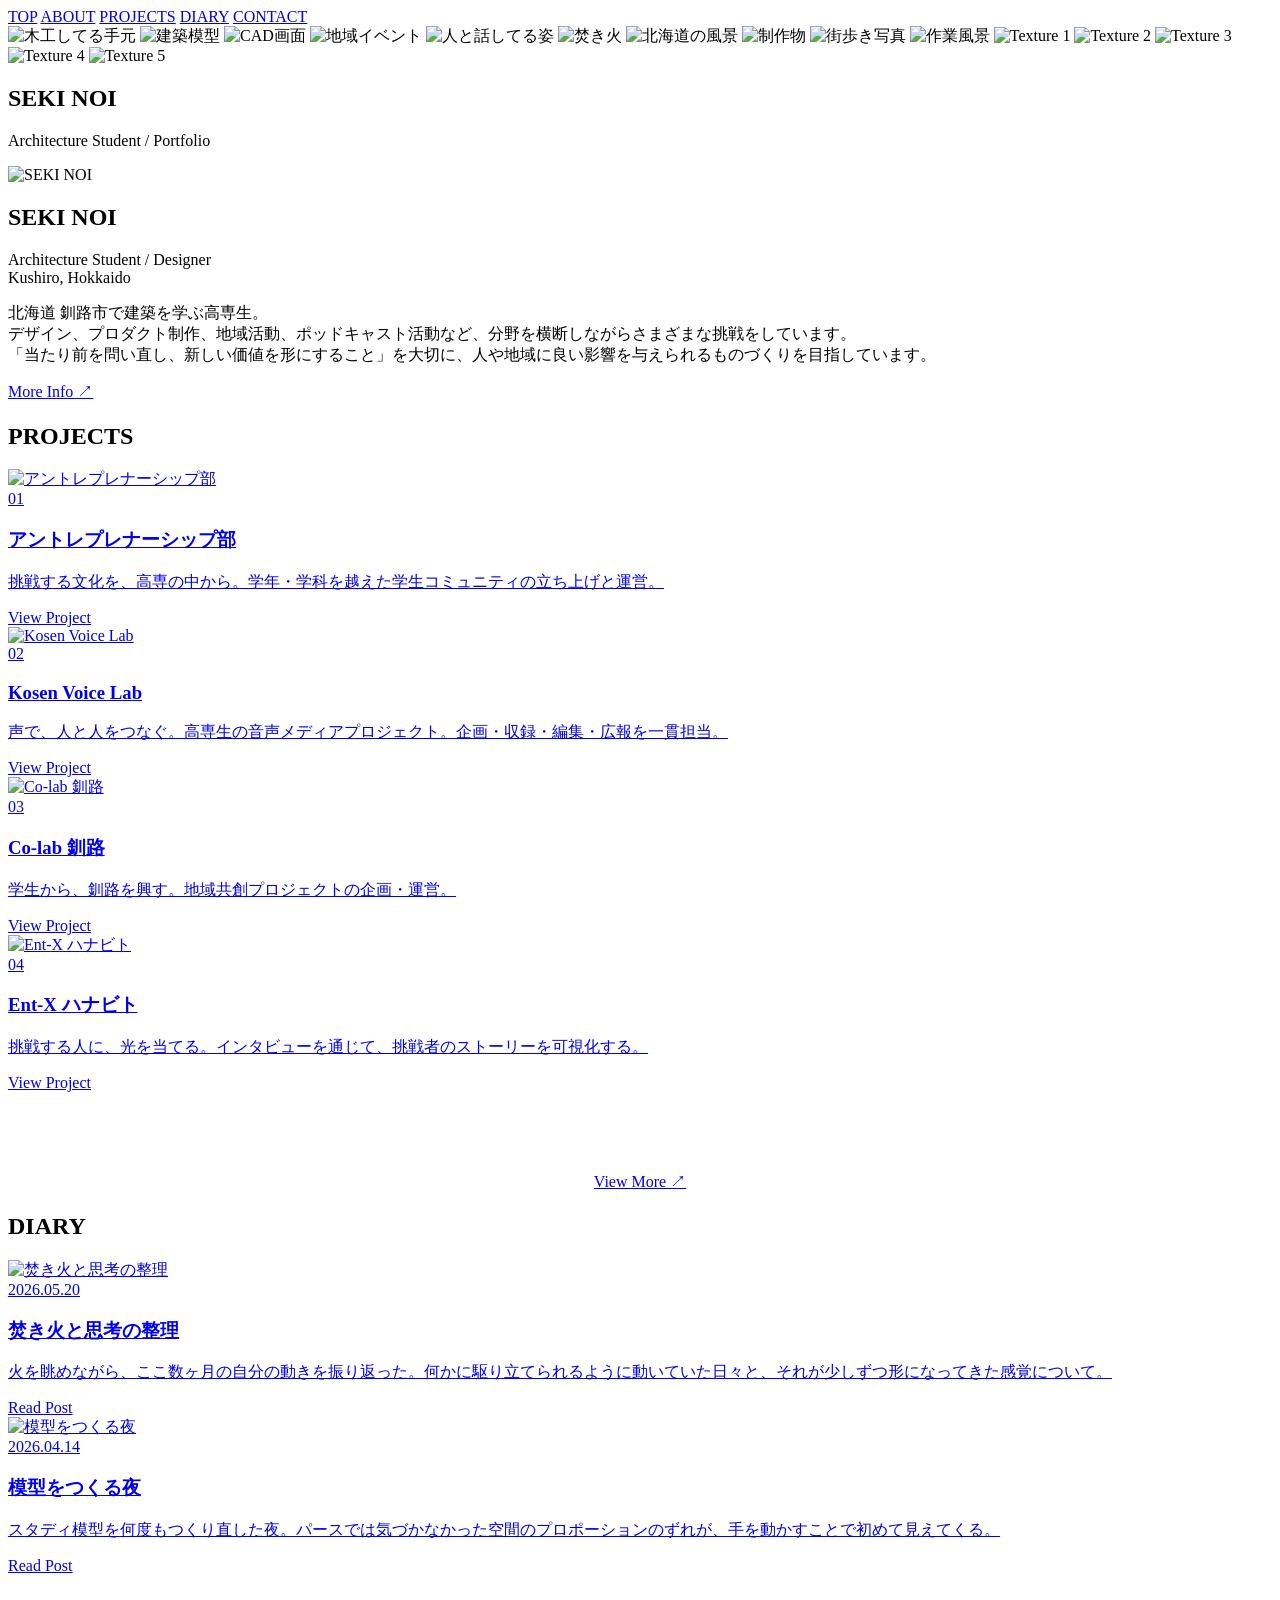
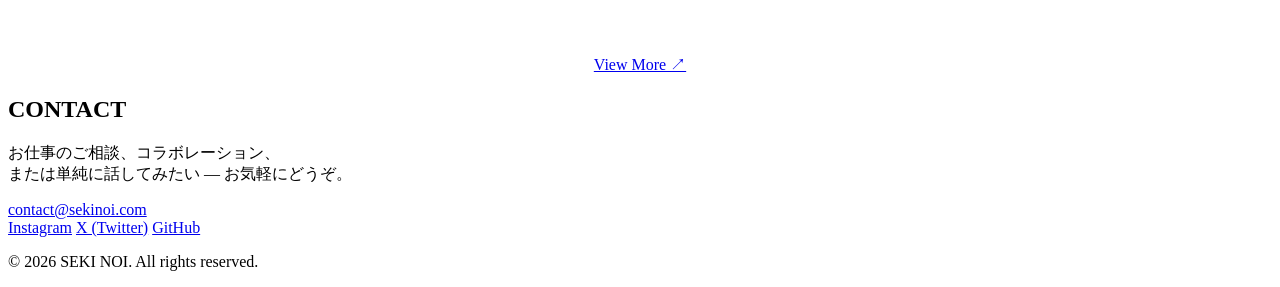
==== index.html @ b6aa8e7b "Add files via upload" ====
<!DOCTYPE html>
<html lang="ja">

<head>
  <meta charset="UTF-8">
  <meta name="viewport" content="width=device-width, initial-scale=1.0">
  <title>SEKI NOI | Architecture Student Portfolio</title>
  <link rel="stylesheet" href="style.css">
  <link rel="preconnect" href="https://fonts.googleapis.com">
  <link rel="preconnect" href="https://fonts.gstatic.com" crossorigin="">
  <link href="https://fonts.googleapis.com/css2?family=Noto+Sans+JP:wght@300;400;500;700&display=swap" rel="stylesheet">
</head>

<body>
  <!-- ── Navigation ── -->
  <nav class="navigation">
    <a href="#hero" class="nav-current">TOP</a>
    <a href="about.html">ABOUT</a>
    <a href="projects/projects.html">PROJECTS</a>
    <a href="diary/diary.html">DIARY</a>
    <a href="#contact">CONTACT</a>
  </nav>

  <!-- ── Hero Section ── -->
  <section id="hero" class="hero fade-in-section is-visible">
    <div class="hero-collage">
      <img src="https://picsum.photos/seed/h1/400/300?grayscale" alt="木工してる手元" class="hero-img">
      <img src="https://picsum.photos/seed/h2/400/400?grayscale" alt="建築模型" class="hero-img">
      <img src="https://picsum.photos/seed/h3/500/300?grayscale" alt="CAD画面" class="hero-img">
      <img src="https://picsum.photos/seed/h4/300/400?grayscale" alt="地域イベント" class="hero-img">
      <img src="https://picsum.photos/seed/h5/400/500?grayscale" alt="人と話してる姿" class="hero-img">
      <img src="https://picsum.photos/seed/h6/300/300?grayscale" alt="焚き火" class="hero-img">
      <img src="https://picsum.photos/seed/h7/600/400?grayscale" alt="北海道の風景" class="hero-img">
      <img src="https://picsum.photos/seed/h8/400/300?grayscale" alt="制作物" class="hero-img">
      <img src="https://picsum.photos/seed/h9/300/500?grayscale" alt="街歩き写真" class="hero-img">
      <img src="https://picsum.photos/seed/h10/500/500?grayscale" alt="作業風景" class="hero-img">
      <img src="https://picsum.photos/seed/h11/400/400?grayscale" alt="Texture 1" class="hero-img">
      <img src="https://picsum.photos/seed/h12/500/300?grayscale" alt="Texture 2" class="hero-img">
      <img src="https://picsum.photos/seed/h13/300/400?grayscale" alt="Texture 3" class="hero-img">
      <img src="https://picsum.photos/seed/h14/400/500?grayscale" alt="Texture 4" class="hero-img">
      <img src="https://picsum.photos/seed/h15/300/300?grayscale" alt="Texture 5" class="hero-img">
    </div>
    <div class="hero-overlay"></div>
    <div class="hero-content">
      <h1>SEKI NOI</h1>
      <p>Architecture Student / Portfolio</p>
    </div>
  </section>

  <!-- ── About Section ── -->
  <section id="profile" class="about-section fade-in-section is-visible">
    <div class="container">
      <div class="about-grid">
        <div class="about-photo-wrap fade-item is-visible">
          <div class="about-photo">
            <img src="https://picsum.photos/seed/noi-profile/600/800?grayscale" alt="SEKI NOI">
            <div class="about-photo-accent"></div>
          </div>
        </div>
        <div class="about-text">
          <h2 class="fade-item is-visible delay-1">SEKI NOI</h2>
          <p class="about-subtitle fade-item is-visible delay-2">Architecture Student / Designer<br>Kushiro, Hokkaido
          </p>
          <p class="about-bio fade-item is-visible delay-2">
            北海道 釧路市で建築を学ぶ高専生。<br>
            デザイン、プロダクト制作、地域活動、ポッドキャスト活動など、分野を横断しながらさまざまな挑戦をしています。<br>
            「当たり前を問い直し、新しい価値を形にすること」を大切に、人や地域に良い影響を与えられるものづくりを目指しています。
          </p>
          <a href="about.html" class="btn-link fade-item is-visible delay-3">More Info ↗</a>
        </div>
      </div>
    </div>
  </section>

  <!-- ── Projects Section ── -->
  <section id="projects" class="projects-section fade-in-section is-visible">
    <div class="container">
      <h2>PROJECTS</h2>
      <div class="project-grid">

        <!-- Project 1 -->
        <a href="projects/project-01.html" class="project-card">
          <div class="image-wrapper">
            <img src="https://picsum.photos/seed/p01/800/600?grayscale" alt="アントレプレナーシップ部">
          </div>
          <div class="project-info">
            <span class="project-number">01</span>
            <h3>アントレプレナーシップ部</h3>
            <p>挑戦する文化を、高専の中から。学年・学科を越えた学生コミュニティの立ち上げと運営。</p>
            <span class="project-view-link">View Project</span>
          </div>
        </a>

        <!-- Project 2 -->
        <a href="projects/project-02.html" class="project-card">
          <div class="image-wrapper">
            <img src="https://picsum.photos/seed/kvl01/800/600?grayscale" alt="Kosen Voice Lab">
          </div>
          <div class="project-info">
            <span class="project-number">02</span>
            <h3>Kosen Voice Lab</h3>
            <p>声で、人と人をつなぐ。高専生の音声メディアプロジェクト。企画・収録・編集・広報を一貫担当。</p>
            <span class="project-view-link">View Project</span>
          </div>
        </a>

        <!-- Project 3 -->
        <a href="projects/project-03.html" class="project-card">
          <div class="image-wrapper">
            <img src="https://picsum.photos/seed/colab01/800/600?grayscale" alt="Co-lab 釧路">
          </div>
          <div class="project-info">
            <span class="project-number">03</span>
            <h3>Co-lab 釧路</h3>
            <p>学生から、釧路を興す。地域共創プロジェクトの企画・運営。</p>
            <span class="project-view-link">View Project</span>
          </div>
        </a>

        <!-- Project 4 -->
        <a href="projects/project-04.html" class="project-card">
          <div class="image-wrapper">
            <img src="https://picsum.photos/seed/hanabito01/800/600?grayscale" alt="Ent-X ハナビト">
          </div>
          <div class="project-info">
            <span class="project-number">04</span>
            <h3>Ent-X ハナビト</h3>
            <p>挑戦する人に、光を当てる。インタビューを通じて、挑戦者のストーリーを可視化する。</p>
            <span class="project-view-link">View Project</span>
          </div>
        </a>

      </div>
      <div style="text-align: center; margin-top: 80px;">
        <a href="projects/projects.html" class="btn-link" style="font-size: 1rem;">View More ↗</a>
      </div>
    </div>
  </section>

  <!-- ── Diary Section ── -->
  <section id="diary" class="diary-section fade-in-section is-visible">
    <div class="container">
      <h2>DIARY</h2>
      <div class="project-grid">

        <!-- Diary 1 -->
        <a href="diary/diary-01.html" class="project-card">
          <div class="image-wrapper">
            <img src="https://picsum.photos/seed/d01/800/600?grayscale" alt="焚き火と思考の整理">
          </div>
          <div class="project-info">
            <span class="project-number">2026.05.20</span>
            <h3>焚き火と思考の整理</h3>
            <p>火を眺めながら、ここ数ヶ月の自分の動きを振り返った。何かに駆り立てられるように動いていた日々と、それが少しずつ形になってきた感覚について。</p>
            <span class="project-view-link">Read Post</span>
          </div>
        </a>

        <!-- Diary 2 -->
        <a href="diary/diary-02.html" class="project-card">
          <div class="image-wrapper">
            <img src="https://picsum.photos/seed/d02/800/600?grayscale" alt="模型をつくる夜">
          </div>
          <div class="project-info">
            <span class="project-number">2026.04.14</span>
            <h3>模型をつくる夜</h3>
            <p>スタディ模型を何度もつくり直した夜。パースでは気づかなかった空間のプロポーションのずれが、手を動かすことで初めて見えてくる。</p>
            <span class="project-view-link">Read Post</span>
          </div>
        </a>

      </div>
      <div style="text-align: center; margin-top: 80px;">
        <a href="diary/diary.html" class="btn-link" style="font-size: 1rem;">View More ↗</a>
      </div>
    </div>
  </section>

  <!-- ── Contact Section ── -->
  <section id="contact" class="contact-section fade-in-section is-visible">
    <div class="container">
      <div class="contact-inner">
        <h2>CONTACT</h2>
        <p class="contact-desc">
          お仕事のご相談、コラボレーション、<br>
          または単純に話してみたい — お気軽にどうぞ。
        </p>
        <a href="mailto:contact@sekinoi.com" class="contact-email">contact@sekinoi.com</a>
        <div class="contact-sns">
          <a href="#">Instagram</a>
          <a href="#">X (Twitter)</a>
          <a href="#">GitHub</a>
        </div>
      </div>
    </div>
  </section>

  <!-- ── Footer ── -->
  <footer>
    <p>© 2026 SEKI NOI. All rights reserved.</p>
  </footer>

  <script>
    document.addEventListener("DOMContentLoaded", function () {
      // Mix-blend navigation links handler
      const navLinks = document.querySelectorAll(".navigation a");
      window.addEventListener("scroll", () => {
        let fromTop = window.scrollY + 60;
        navLinks.forEach(link => {
          let section = document.querySelector(link.hash);
          if (section) {
            if (section.offsetTop <= fromTop && section.offsetTop + section.offsetHeight > fromTop) {
              link.classList.add("nav-current");
            } else {
              link.classList.remove("nav-current");
            }
          }
        });
      });
    });
  </script>
</body>

</html>
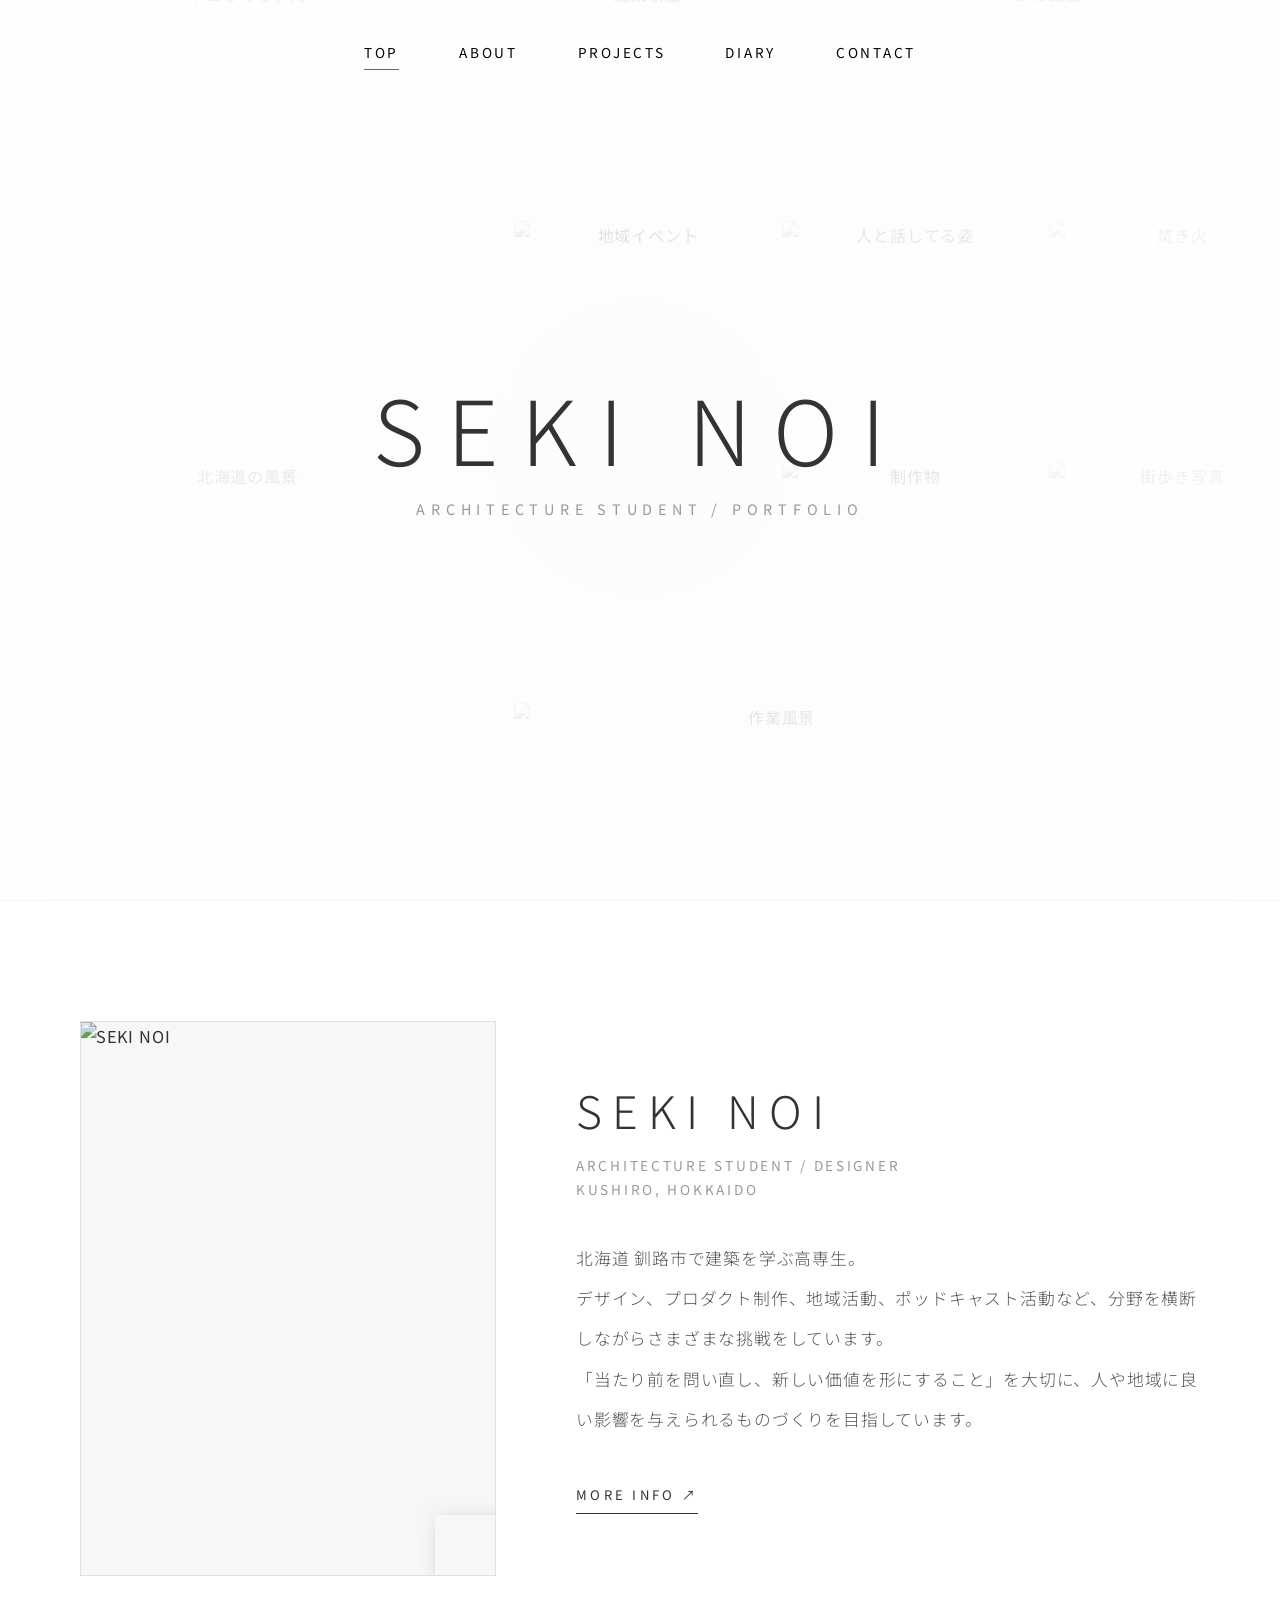
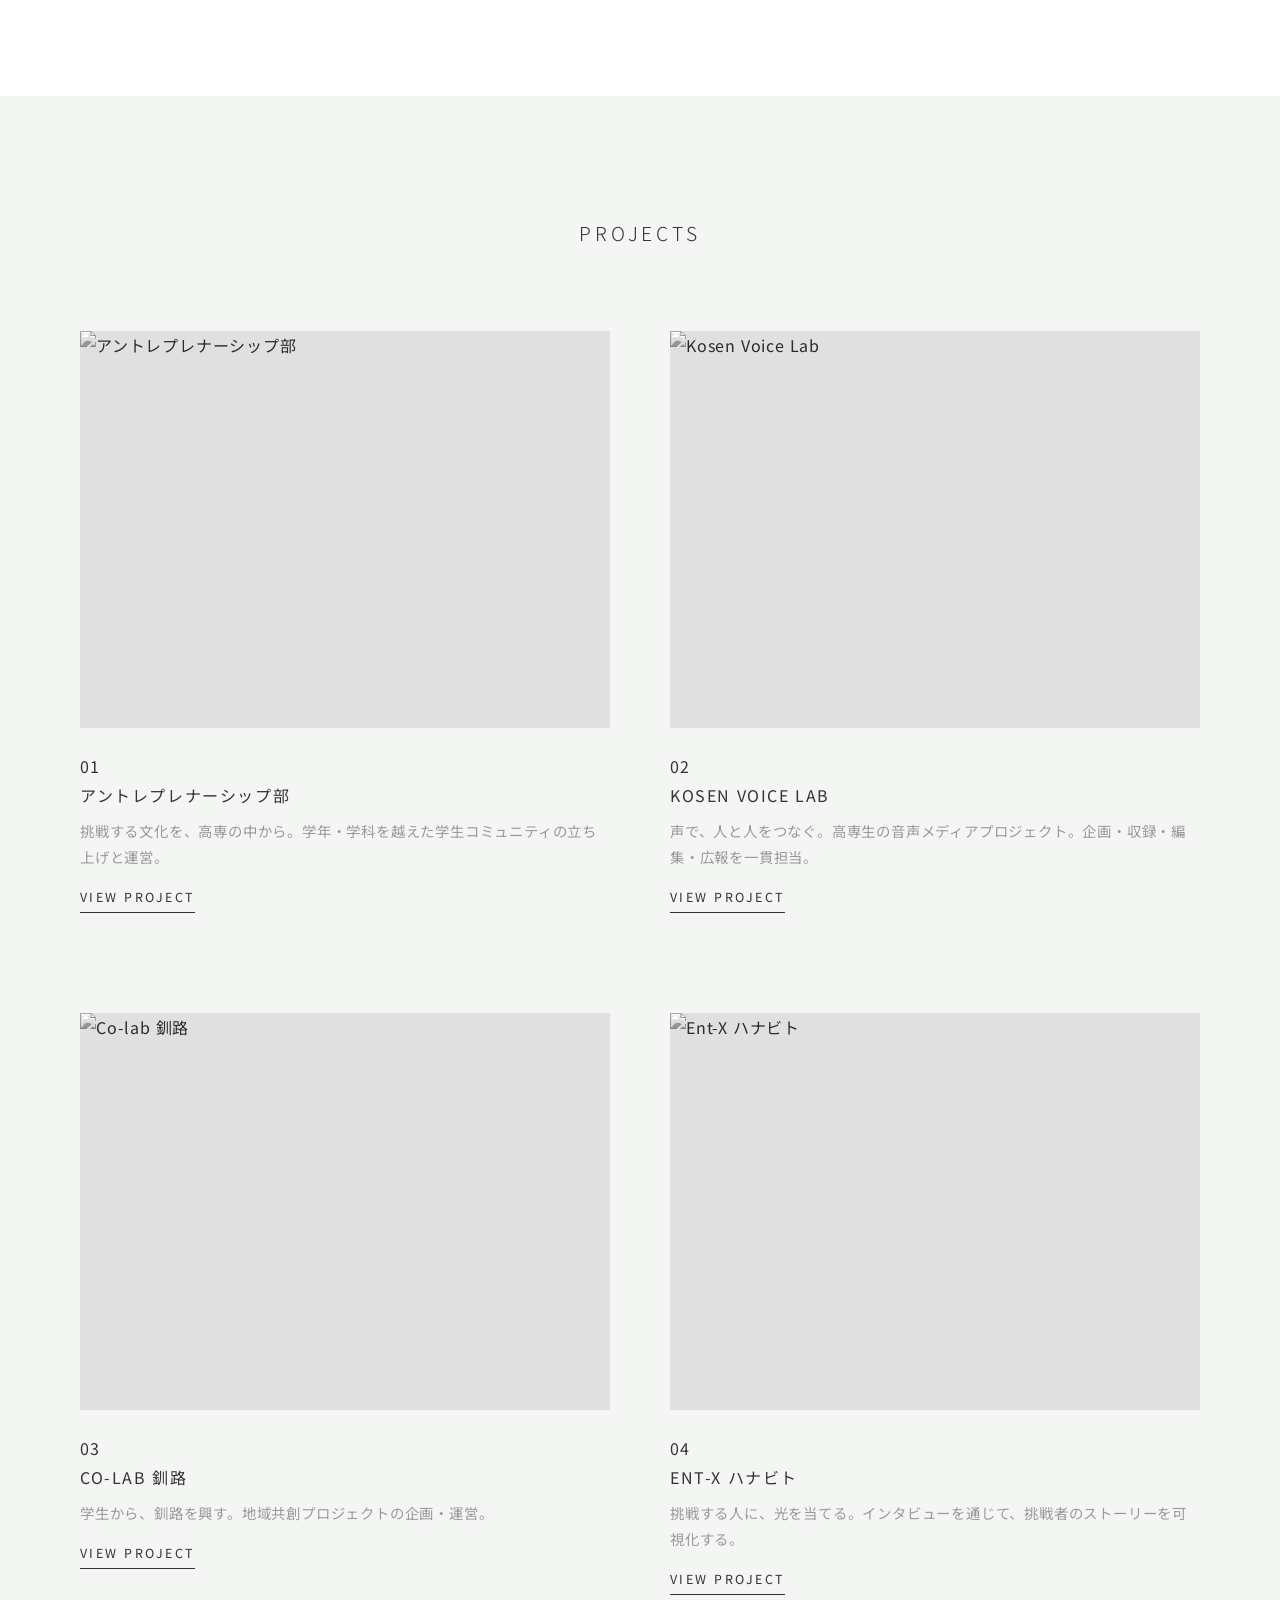
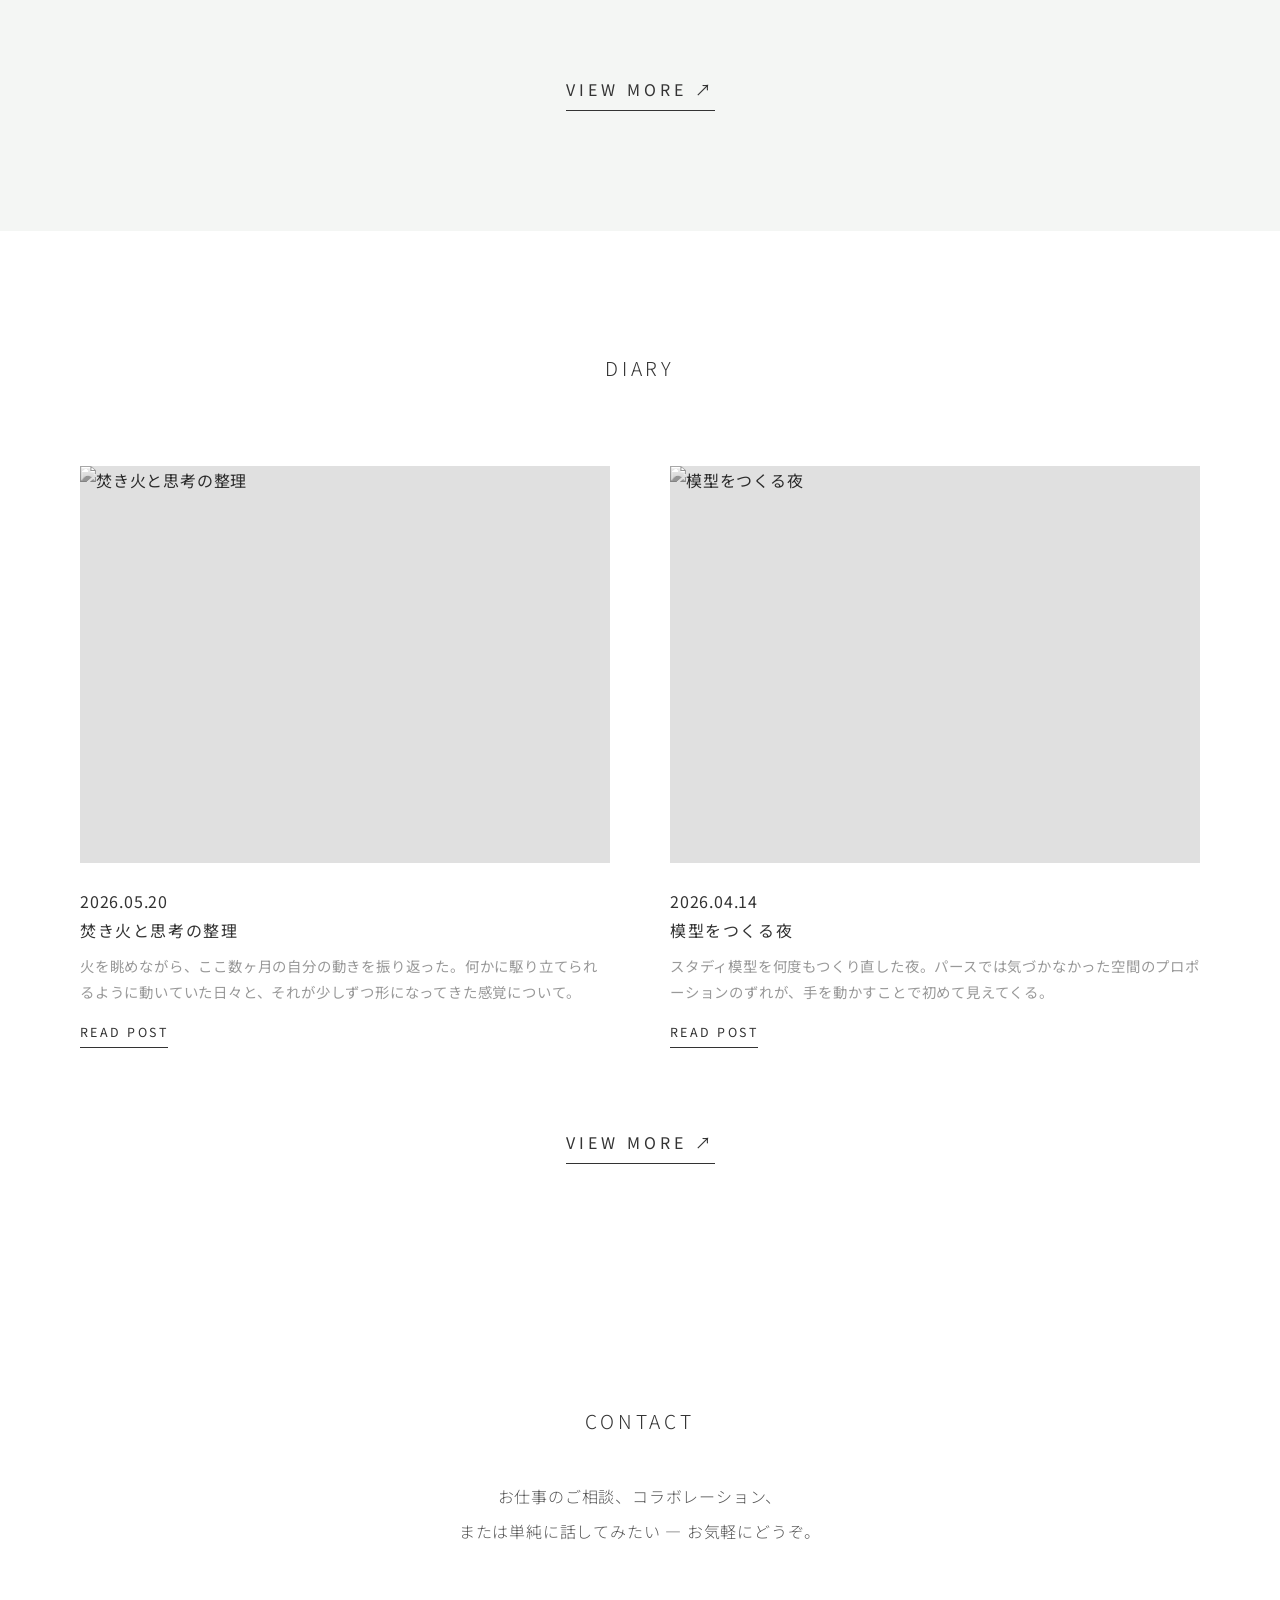
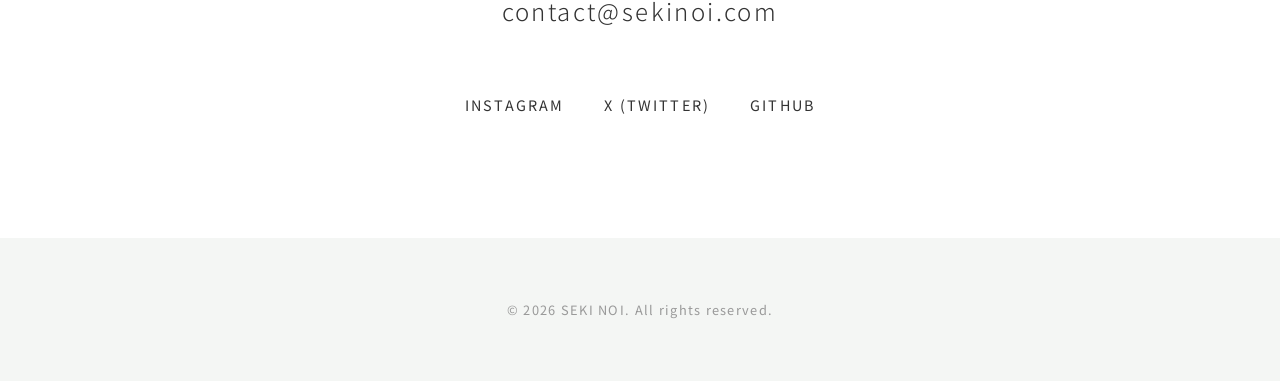
==== commit 67658a0f: "Add files via upload" ====
--- a/index.html
+++ b/index.html
@@ -185,7 +185,7 @@
           お仕事のご相談、コラボレーション、<br>
           または単純に話してみたい — お気軽にどうぞ。
         </p>
-        <a href="mailto:contact@sekinoi.com" class="contact-email">contact@sekinoi.com</a>
+        <a href="mailto:seki.noi08@gmail.com" class="contact-email fade-in delay-2">contact@sekinoi.com</a>
         <div class="contact-sns">
           <a href="#">Instagram</a>
           <a href="#">X (Twitter)</a>
--- a/style.css
+++ b/style.css
@@ -0,0 +1,1293 @@
+/* ===== Google Fonts ===== */
+@import url('https://fonts.googleapis.com/css2?family=Noto+Sans+JP:wght@300;400;500;700&display=swap');
+
+/* ===== Base Reset & Variables ===== */
+:root {
+    --bg-color: #FFFFFF;
+    --text-color: #333333;
+    --accent-gray: #f4f6f4; /* Concrete-like very light gray */
+    --light-gray: #999999;
+    --accent-cyan: #416148; /* Accent Forest Green */
+    --accent-cyan-glow: rgba(65, 97, 72, 0.25);
+    
+    /* Variables from original style.css to keep compability with layout */
+    --white:      #FAFAF8;
+    --off-white:  #F4F6F4;
+    --paper:      #EDEEE9;
+    --text-dark:  #1A2E1C;
+    --text-mid:   #4A6650;
+    --text-light: #7A9480;
+    --text-muted: #AABCAF;
+    --bg-main:    #FAFAF8;
+    --bg-alt:     #F4F6F4;
+    --bg-forest:  #416148;
+    --bg-dark:    #1A2E1C;
+    --border:     #DDE8DE;
+    --border-mid: #B8CEB9;
+    --ease:       cubic-bezier(0.4, 0, 0.2, 1);
+    --t-fast:     0.2s;
+    --t-mid:      0.4s;
+    --t-slow:     0.7s;
+    --nav-h:      68px;
+    --container:  1080px;
+}
+
+* {
+    margin: 0;
+    padding: 0;
+    box-sizing: border-box;
+}
+
+html {
+    scroll-behavior: smooth;
+    font-size: 16px;
+}
+
+body {
+    font-family: 'Noto Sans JP', sans-serif;
+    background-color: var(--bg-color);
+    color: var(--text-color);
+    line-height: 1.8;
+    letter-spacing: 0.05em;
+    -webkit-font-smoothing: antialiased;
+}
+
+/* ===== Typography & Links ===== */
+h1,
+h2,
+h3 {
+    font-weight: 300;
+    letter-spacing: 0.2em;
+    text-transform: uppercase;
+}
+
+a {
+    color: var(--text-color);
+    text-decoration: none;
+    transition: opacity 0.3s ease;
+}
+
+a:hover {
+    opacity: 0.5;
+}
+
+/* ===== Layout Options ===== */
+.container {
+    max-width: 1200px;
+    margin: 0 auto;
+    padding: 0 40px;
+}
+
+section {
+    padding: 120px 0;
+}
+
+/* ===== Navigation ===== */
+.navigation {
+    position: fixed;
+    top: 40px;
+    width: 100%;
+    display: flex;
+    justify-content: center;
+    gap: 60px;
+    z-index: 100;
+    mix-blend-mode: difference;
+}
+
+.navigation a {
+    font-size: 0.85rem;
+    letter-spacing: 0.2em;
+    font-weight: 400;
+    color: #fff;
+    position: relative;
+    transition: opacity 0.3s ease;
+}
+
+/* Current page indicator */
+.navigation a.nav-current::after {
+    content: '';
+    position: absolute;
+    bottom: -6px;
+    left: 0;
+    width: 100%;
+    height: 1px;
+    background-color: currentColor;
+    opacity: 0.6;
+}
+
+/* Compatibility nav style for scrolling fallback and hamburger (mobile) */
+.nav {
+    position: fixed;
+    top: 0;
+    left: 0;
+    right: 0;
+    z-index: 100;
+    height: var(--nav-h);
+    display: flex;
+    align-items: center;
+    justify-content: space-between;
+    padding: 0 48px;
+    background: transparent;
+    transition: background var(--t-mid) var(--ease),
+                box-shadow var(--t-mid) var(--ease);
+}
+
+.nav.scrolled {
+    background: rgba(250, 250, 248, 0.95);
+    backdrop-filter: blur(12px);
+    box-shadow: 0 1px 0 var(--border);
+}
+
+.nav-logo {
+    font-family: 'Noto Sans JP', sans-serif;
+    font-weight: 300;
+    font-size: 1.25rem;
+    letter-spacing: 0.15em;
+    color: #fff;
+    mix-blend-mode: difference;
+    transition: color var(--t-mid) var(--ease);
+}
+
+.nav.scrolled .nav-logo {
+    color: var(--text-color);
+    mix-blend-mode: normal;
+}
+
+.nav-links {
+    display: flex;
+    align-items: center;
+    gap: 36px;
+}
+
+.nav-links a {
+    font-size: 0.8rem;
+    letter-spacing: 0.2em;
+    text-transform: uppercase;
+    color: #fff;
+    mix-blend-mode: difference;
+    transition: color var(--t-fast) var(--ease), opacity var(--t-fast) var(--ease);
+    position: relative;
+}
+
+.nav-links a::after {
+    content: '';
+    position: absolute;
+    bottom: -3px;
+    left: 0;
+    width: 0;
+    height: 1px;
+    background: currentColor;
+    transition: width var(--t-mid) var(--ease);
+}
+
+.nav-links a:hover::after,
+.nav-links a.active::after {
+    width: 100%;
+}
+
+.nav.scrolled .nav-links a {
+    color: var(--text-color);
+    mix-blend-mode: normal;
+}
+
+.nav.scrolled .nav-links a:hover {
+    color: var(--accent-cyan);
+}
+
+/* Hamburger (for mobile view compatibility) */
+.nav-toggle {
+    display: none;
+    flex-direction: column;
+    gap: 5px;
+    cursor: pointer;
+    padding: 4px;
+    background: none;
+    border: none;
+}
+
+.nav-toggle span {
+    display: block;
+    width: 24px;
+    height: 1.5px;
+    background: white;
+    transition: all var(--t-mid) var(--ease);
+}
+
+.nav.scrolled .nav-toggle span {
+    background: var(--text-color);
+}
+
+/* ===== Hero Section ===== */
+.hero {
+    height: 100vh;
+    height: 100dvh;
+    position: relative;
+    display: flex;
+    justify-content: center;
+    align-items: center;
+    text-align: center;
+    padding: 0;
+    overflow: hidden;
+    background-color: #f7f7f7;
+}
+
+.hero-collage {
+    position: absolute;
+    top: -20px;
+    left: -20px;
+    width: calc(100% + 40px);
+    height: calc(100% + 40px);
+    display: grid;
+    grid-template-columns: repeat(5, 1fr);
+    grid-auto-rows: 25vh;
+    grid-auto-flow: dense;
+    gap: 16px;
+    z-index: 1;
+}
+
+.hero-img {
+    width: 100%;
+    height: 100%;
+    object-fit: cover;
+    filter: grayscale(80%) brightness(1.1);
+    border-radius: 4px;
+    opacity: 0.6;
+    transition: filter 0.6s ease, opacity 0.6s ease;
+}
+
+.hero-img:hover {
+    filter: grayscale(0%) brightness(1);
+    opacity: 0.9;
+}
+
+.hero-img:nth-child(1) { grid-column: span 2; grid-row: span 2; }
+.hero-img:nth-child(3) { grid-column: span 2; }
+.hero-img:nth-child(4) { grid-row: span 2; }
+.hero-img:nth-child(7) { grid-column: span 2; grid-row: span 2; }
+.hero-img:nth-child(9) { grid-row: span 2; }
+.hero-img:nth-child(10) { grid-column: span 2; grid-row: span 2; }
+.hero-img:nth-child(12) { grid-column: span 2; }
+
+.hero-overlay {
+    position: absolute;
+    top: 0;
+    left: 0;
+    width: 100%;
+    height: 100%;
+    background: radial-gradient(circle, rgba(255,255,255,0.7) 0%, rgba(255,255,255,0.95) 100%);
+    z-index: 2;
+    pointer-events: none;
+}
+
+.hero-content {
+    position: relative;
+    z-index: 3;
+    transition: transform 0.8s cubic-bezier(0.25, 1, 0.5, 1);
+}
+
+.hero-content:hover {
+    transform: translateY(-15px) scale(1.02);
+}
+
+.hero h1 {
+    font-size: 7rem;
+    font-size: clamp(3.2rem, 7vw, 6.5rem);
+    margin-bottom: 20px;
+    font-weight: 300;
+    color: var(--text-color);
+    letter-spacing: 0.25em;
+    line-height: 1.1;
+}
+
+.hero p {
+    font-size: 0.9rem;
+    letter-spacing: 0.4em;
+    color: var(--light-gray);
+    text-transform: uppercase;
+}
+
+/* ===== About Section (index) ===== */
+.about-section {
+    background-color: var(--bg-color);
+    border-top: 1px solid var(--accent-gray);
+}
+
+.about-grid {
+    display: grid;
+    grid-template-columns: 1fr 1.5fr;
+    gap: 80px;
+    align-items: center;
+}
+
+.about-photo-wrap {
+    position: relative;
+}
+
+.about-photo {
+    position: relative;
+    width: 100%;
+    aspect-ratio: 3 / 4;
+    overflow: hidden;
+    background-color: #f7f7f7;
+    border: 1px solid #e0e0e0;
+}
+
+.about-photo img {
+    width: 100%;
+    height: 100%;
+    object-fit: cover;
+    filter: brightness(0.97) saturate(0.85);
+    transition: filter 0.6s ease, transform 0.8s cubic-bezier(0.25, 1, 0.5, 1);
+    transform: scale(1.02);
+}
+
+.about-photo:hover img {
+    filter: brightness(1) saturate(1);
+    transform: scale(1);
+}
+
+.about-photo-accent {
+    position: absolute;
+    bottom: -20px;
+    right: -20px;
+    width: 80px;
+    height: 80px;
+    border-right: 1px solid var(--accent-cyan);
+    border-bottom: 1px solid var(--accent-cyan);
+    box-shadow: 4px 4px 18px var(--accent-cyan-glow);
+}
+
+.about-text h2 {
+    font-size: 2.8rem;
+    font-weight: 300;
+    letter-spacing: 0.22em;
+    margin-bottom: 16px;
+    line-height: 1.2;
+}
+
+.about-subtitle {
+    font-size: 0.85rem;
+    letter-spacing: 0.2em;
+    color: var(--light-gray);
+    margin-bottom: 36px;
+    text-transform: uppercase;
+}
+
+.about-bio {
+    font-size: 1.05rem;
+    font-weight: 300;
+    color: #555;
+    line-height: 2.4;
+    margin-bottom: 40px;
+}
+
+.about-bio em {
+    font-style: normal;
+    color: var(--accent-cyan);
+    border-bottom: 1px solid var(--accent-cyan);
+    padding-bottom: 1px;
+}
+
+.btn-link {
+    display: inline-block;
+    font-size: 0.82rem;
+    letter-spacing: 0.25em;
+    text-transform: uppercase;
+    color: var(--text-color);
+    border-bottom: 1px solid var(--text-color);
+    padding-bottom: 6px;
+    transition: color 0.3s ease, border-color 0.3s ease, box-shadow 0.3s ease;
+}
+
+.btn-link:hover {
+    color: var(--accent-cyan);
+    border-color: var(--accent-cyan);
+    box-shadow: 0 2px 14px var(--accent-cyan-glow);
+    opacity: 1;
+}
+
+/* ===== Projects Section ===== */
+.projects-section {
+    background-color: var(--accent-gray);
+}
+
+.projects-section h2 {
+    font-size: 1.2rem;
+    margin-bottom: 80px;
+    text-align: center;
+}
+
+.project-grid {
+    display: grid;
+    grid-template-columns: repeat(2, 1fr);
+    gap: 100px 60px;
+}
+
+.project-card {
+    display: flex;
+    flex-direction: column;
+}
+
+.image-wrapper {
+    overflow: hidden;
+    margin-bottom: 24px;
+    background-color: #e0e0e0;
+    aspect-ratio: 4 / 3;
+}
+
+.image-wrapper img {
+    width: 100%;
+    height: 100%;
+    object-fit: cover;
+    transition: transform 1s cubic-bezier(0.25, 1, 0.5, 1), filter 1s ease;
+    filter: grayscale(100%) contrast(110%);
+}
+
+.project-card:hover .image-wrapper img {
+    transform: scale(1.04);
+    filter: grayscale(0%) contrast(100%);
+}
+
+.project-info h3 {
+    font-size: 1rem;
+    margin-bottom: 8px;
+    font-weight: 400;
+    letter-spacing: 0.1em;
+}
+
+.project-info p {
+    font-size: 0.9rem;
+    color: var(--light-gray);
+    line-height: 1.8;
+}
+
+.project-view-link {
+    display: inline-block;
+    font-size: 0.78rem;
+    letter-spacing: 0.2em;
+    text-transform: uppercase;
+    color: var(--text-color);
+    border-bottom: 1px solid var(--text-color);
+    padding-bottom: 4px;
+    margin-top: 16px;
+    transition: color 0.3s ease, border-color 0.3s ease, box-shadow 0.3s ease;
+    width: fit-content;
+}
+
+.project-card:hover .project-view-link {
+    color: var(--accent-cyan);
+    border-color: var(--accent-cyan);
+    box-shadow: 0 2px 14px var(--accent-cyan-glow);
+    opacity: 1;
+}
+
+/* ===== Diary / Journal Section ===== */
+.diary-section {
+    background-color: var(--bg-color);
+}
+
+.diary-section h2 {
+    font-size: 1.2rem;
+    margin-bottom: 80px;
+    text-align: center;
+}
+
+/* ===== Contact Section ===== */
+.contact-section {
+    background-color: var(--bg-color);
+    text-align: center;
+    padding: 120px 0;
+}
+
+.contact-inner {
+    max-width: 600px;
+    margin: 0 auto;
+}
+
+.contact-section h2 {
+    font-size: 1.2rem;
+    margin-bottom: 40px;
+    text-align: center;
+}
+
+.contact-desc {
+    font-size: 1rem;
+    line-height: 2.2;
+    color: #555;
+    margin-bottom: 40px;
+    font-weight: 300;
+}
+
+.contact-email {
+    display: inline-block;
+    font-size: 1.5rem;
+    font-weight: 300;
+    margin-bottom: 60px;
+    letter-spacing: 0.1em;
+    color: var(--text-color);
+    transition: color 0.3s ease;
+}
+
+.contact-email:hover {
+    color: var(--accent-cyan);
+}
+
+.contact-sns {
+    display: flex;
+    justify-content: center;
+    gap: 40px;
+}
+
+.contact-sns a {
+    font-size: 0.9rem;
+    letter-spacing: 0.15em;
+    text-transform: uppercase;
+    transition: opacity 0.3s ease;
+}
+
+.contact-sns a:hover {
+    opacity: 0.5;
+}
+
+/* ===== Footer ===== */
+footer {
+    text-align: center;
+    padding: 60px;
+    font-size: 0.8rem;
+    color: var(--light-gray);
+    letter-spacing: 0.1em;
+    background-color: var(--accent-gray);
+}
+
+/* ===== Scroll Animations ===== */
+.fade-in-section {
+    opacity: 0;
+    transform: translateY(40px);
+    transition: opacity 1.2s cubic-bezier(0.25, 1, 0.5, 1), transform 1.2s cubic-bezier(0.25, 1, 0.5, 1);
+    will-change: opacity, transform;
+}
+
+.fade-in-section.is-visible {
+    opacity: 1;
+    transform: translateY(0);
+}
+
+.fade-in {
+    /* Kept for compatibility */
+    opacity: 1 !important;
+    transform: none !important;
+}
+
+.delay-1 { transition-delay: 0.1s; }
+.delay-2 { transition-delay: 0.3s; }
+.delay-3 { transition-delay: 0.5s; }
+
+/* ===== Profile Section (About Page Detail) ===== */
+.profile {
+    background-color: var(--bg-color);
+    border-top: 1px solid var(--accent-gray);
+    padding-top: 240px;
+}
+
+.fade-item {
+    opacity: 0;
+    transform: translateY(28px);
+    transition: opacity 0.9s cubic-bezier(0.25, 1, 0.5, 1),
+                transform 0.9s cubic-bezier(0.25, 1, 0.5, 1);
+}
+
+.fade-item.is-visible {
+    opacity: 1;
+    transform: translateY(0);
+}
+
+.fade-item.delay-1 { transition-delay: 0.15s; }
+.fade-item.delay-2 { transition-delay: 0.30s; }
+.fade-item.delay-3 { transition-delay: 0.48s; }
+
+.profile-intro {
+    display: grid;
+    grid-template-columns: 1fr 1.5fr;
+    gap: 100px;
+    align-items: center;
+    margin-bottom: 140px;
+}
+
+.profile-photo-wrap {
+    position: relative;
+}
+
+.profile-photo {
+    position: relative;
+    width: 100%;
+    aspect-ratio: 3 / 4;
+    background-color: #f7f7f7;
+    border: 1px solid #e0e0e0;
+    overflow: hidden;
+}
+
+.profile-photo-img {
+    width: 100%;
+    height: 100%;
+    object-fit: cover;
+    object-position: center top;
+    display: block;
+    filter: brightness(0.97) saturate(0.85);
+    transition: filter 0.6s ease, transform 0.8s cubic-bezier(0.25, 1, 0.5, 1);
+    transform: scale(1.02);
+}
+
+.profile-photo:hover .profile-photo-img {
+    filter: brightness(1) saturate(1);
+    transform: scale(1);
+}
+
+.photo-accent-line {
+    position: absolute;
+    bottom: -20px;
+    right: -20px;
+    width: 80px;
+    height: 80px;
+    border-right: 1px solid var(--accent-cyan);
+    border-bottom: 1px solid var(--accent-cyan);
+    box-shadow: 4px 4px 18px var(--accent-cyan-glow);
+}
+
+.profile-label {
+    display: block;
+    font-size: 0.75rem;
+    letter-spacing: 0.35em;
+    text-transform: uppercase;
+    color: var(--accent-cyan);
+    margin-bottom: 20px;
+    font-weight: 400;
+}
+
+.profile-intro-text h2 {
+    font-size: 3.2rem;
+    font-weight: 300;
+    letter-spacing: 0.22em;
+    margin-bottom: 16px;
+    line-height: 1;
+}
+
+.profile-tagline {
+    font-size: 0.9rem;
+    letter-spacing: 0.2em;
+    color: var(--light-gray);
+    text-transform: uppercase;
+    line-height: 2;
+    margin-bottom: 40px;
+}
+
+.profile-summary {
+    font-size: 1.05rem;
+    font-weight: 300;
+    color: #555;
+    line-height: 2.4;
+    margin-bottom: 48px;
+}
+
+.profile-summary em {
+    font-style: normal;
+    color: var(--accent-cyan);
+    border-bottom: 1px solid var(--accent-cyan);
+    padding-bottom: 1px;
+}
+
+.profile-cta {
+    display: inline-block;
+    font-size: 0.82rem;
+    letter-spacing: 0.25em;
+    text-transform: uppercase;
+    color: var(--text-color);
+    border-bottom: 1px solid var(--text-color);
+    padding-bottom: 6px;
+    transition: color 0.3s ease, border-color 0.3s ease, box-shadow 0.3s ease;
+}
+
+.profile-cta:hover {
+    color: var(--accent-cyan);
+    border-color: var(--accent-cyan);
+    box-shadow: 0 2px 14px var(--accent-cyan-glow);
+    opacity: 1;
+}
+
+/* Timeline */
+.roots-section {
+    margin-bottom: 140px;
+}
+
+.roots-heading,
+.details-heading {
+    font-size: 0.78rem;
+    letter-spacing: 0.4em;
+    text-transform: uppercase;
+    font-weight: 400;
+    color: var(--light-gray);
+    margin-bottom: 70px;
+    text-align: center;
+}
+
+.timeline-container {
+    position: relative;
+    max-width: 740px;
+    margin: 0 auto;
+}
+
+.timeline-track {
+    position: absolute;
+    top: 10px;
+    bottom: 10px;
+    left: 95px;
+    width: 1px;
+}
+
+.timeline-line-bg,
+.timeline-line-fill {
+    position: absolute;
+    top: 0;
+    left: 50%;
+    transform: translateX(-50%);
+    width: 1px;
+    bottom: 0;
+}
+
+.timeline-line-bg {
+    background-color: #e8e8e8;
+    height: 100%;
+}
+
+.timeline-line-fill {
+    background: linear-gradient(
+        to bottom,
+        var(--accent-cyan),
+        rgba(65, 97, 72, 0.3)
+    );
+    height: 0%;
+    box-shadow: 0 0 8px var(--accent-cyan-glow);
+    transition: height 0.05s linear;
+    bottom: auto;
+}
+
+.timeline-list {
+    list-style: none;
+    padding: 0;
+}
+
+.timeline-item {
+    position: relative;
+    display: grid;
+    grid-template-columns: 60px 14px 1fr;
+    gap: 0 28px;
+    align-items: start;
+    margin-bottom: 72px;
+}
+
+.timeline-item:last-child { margin-bottom: 0; }
+
+.timeline-year {
+    font-size: 0.75rem;
+    letter-spacing: 0.15em;
+    color: var(--light-gray);
+    padding-top: 3px;
+    text-align: right;
+    font-weight: 300;
+}
+
+.timeline-dot {
+    width: 10px;
+    height: 10px;
+    border-radius: 50%;
+    border: 1.5px solid #bbb;
+    background: #fff;
+    margin-top: 5px;
+    flex-shrink: 0;
+    transition: border-color 0.4s, box-shadow 0.4s;
+    justify-self: center;
+}
+
+.timeline-dot.active {
+    border-color: var(--accent-cyan);
+    box-shadow: 0 0 10px var(--accent-cyan-glow),
+                0 0 0 4px rgba(65, 97, 72, 0.12);
+}
+
+.timeline-content h4 {
+    font-size: 1rem;
+    font-weight: 400;
+    letter-spacing: 0.08em;
+    margin-bottom: 10px;
+    color: var(--text-color);
+}
+
+.timeline-content p {
+    font-size: 0.88rem;
+    color: #4a4a4a;
+    line-height: 2;
+    font-weight: 300;
+}
+
+.timeline-content em {
+    font-style: normal;
+    color: var(--accent-cyan);
+}
+
+/* Personal Details */
+.details-grid {
+    display: grid;
+    grid-template-columns: repeat(3, 1fr);
+    gap: 2px;
+    border: 1px solid #e8e8e8;
+}
+
+.detail-card {
+    padding: 44px 36px;
+    border: 1px solid #e8e8e8;
+    transition: background-color 0.35s ease;
+}
+
+.detail-card:hover {
+    background-color: #fafafa;
+}
+
+.detail-icon {
+    width: 22px;
+    height: 22px;
+    margin-bottom: 20px;
+    color: var(--accent-cyan);
+}
+
+.detail-icon svg {
+    width: 100%;
+    height: 100%;
+}
+
+.detail-label {
+    display: block;
+    font-size: 0.72rem;
+    letter-spacing: 0.3em;
+    text-transform: uppercase;
+    color: var(--light-gray);
+    margin-bottom: 12px;
+    font-weight: 400;
+}
+
+.detail-card p {
+    font-size: 0.9rem;
+    color: var(--text-color);
+    font-weight: 300;
+    line-height: 1.9;
+}
+
+/* ===== Sub-page Hero (shorter variant) ===== */
+.hero--sub,
+.page-hero {
+    height: 50vh;
+    min-height: 320px;
+    position: relative;
+    display: flex;
+    justify-content: center;
+    align-items: center;
+    text-align: center;
+    background-color: var(--accent-gray);
+    padding: 0;
+    overflow: hidden;
+}
+
+.page-hero::before {
+    display: none;
+}
+
+.page-hero-content {
+    position: relative;
+    z-index: 1;
+}
+
+.page-hero-label {
+    font-size: 0.75rem;
+    letter-spacing: 0.35em;
+    text-transform: uppercase;
+    color: var(--light-gray);
+    display: block;
+    margin-bottom: 16px;
+}
+
+.page-hero-title {
+    font-family: 'Noto Sans JP', sans-serif;
+    font-size: clamp(2.4rem, 6vw, 4.5rem);
+    color: var(--text-color);
+    font-weight: 300;
+    line-height: 1.2;
+    letter-spacing: 0.25em;
+}
+
+/* ===== Projects / Diary List Pages ===== */
+.list-section {
+    padding: 100px 0 140px;
+    background-color: var(--bg-color);
+}
+
+.projects-full-grid {
+    display: grid;
+    grid-template-columns: repeat(2, 1fr);
+    gap: 100px 60px;
+}
+
+.project-full-card {
+    display: flex;
+    flex-direction: column;
+}
+
+.project-full-img-wrap {
+    overflow: hidden;
+    margin-bottom: 24px;
+    background-color: #e0e0e0;
+    aspect-ratio: 4 / 3;
+}
+
+.project-full-img {
+    width: 100%;
+    height: 100%;
+    object-fit: cover;
+    transition: transform 1s cubic-bezier(0.25, 1, 0.5, 1), filter 1s ease;
+    filter: grayscale(100%) contrast(110%);
+}
+
+.project-full-card:hover .project-full-img {
+    transform: scale(1.04);
+    filter: grayscale(0%) contrast(100%);
+}
+
+.project-full-info {
+    padding: 0;
+}
+
+.project-full-number {
+    display: inline-block;
+    font-size: 0.72rem;
+    letter-spacing: 0.3em;
+    color: var(--light-gray);
+    margin-bottom: 10px;
+}
+
+.project-full-title {
+    font-size: 1rem;
+    margin-bottom: 8px;
+    font-weight: 400;
+    letter-spacing: 0.1em;
+    color: var(--text-color);
+}
+
+.project-full-desc {
+    font-size: 0.9rem;
+    color: var(--light-gray);
+    line-height: 1.8;
+    margin-bottom: 16px;
+}
+
+.project-full-link {
+    display: inline-block;
+    font-size: 0.78rem;
+    letter-spacing: 0.2em;
+    text-transform: uppercase;
+    color: var(--text-color);
+    border-bottom: 1px solid var(--text-color);
+    padding-bottom: 4px;
+    transition: color 0.3s ease, border-color 0.3s ease, box-shadow 0.3s ease;
+    width: fit-content;
+}
+
+.project-full-card:hover .project-full-link {
+    color: var(--accent-cyan);
+    border-color: var(--accent-cyan);
+    box-shadow: 0 2px 14px var(--accent-cyan-glow);
+    opacity: 1;
+}
+
+/* Diary Full List */
+.diary-full-list {
+    display: flex;
+    flex-direction: column;
+}
+
+.diary-full-item {
+    display: grid;
+    grid-template-columns: 1fr 1.5fr;
+    gap: 80px;
+    align-items: center;
+    padding: 80px 0;
+    border-bottom: 1px solid var(--accent-gray);
+    transition: background-color 0.3s ease;
+}
+
+.diary-full-item:first-child {
+    border-top: 1px solid var(--accent-gray);
+}
+
+.diary-full-item:hover {
+    background-color: #fafafa;
+}
+
+.diary-full-thumb-wrap {
+    margin-bottom: 0;
+    overflow: hidden;
+    background-color: #e0e0e0;
+    aspect-ratio: 4 / 3;
+}
+
+.diary-full-thumb {
+    width: 100%;
+    height: 100%;
+    object-fit: cover;
+    transition: transform 1s cubic-bezier(0.25, 1, 0.5, 1), filter 1s ease;
+    filter: grayscale(100%) contrast(110%);
+}
+
+.diary-full-item:hover .diary-full-thumb {
+    transform: scale(1.04);
+    filter: grayscale(0%) contrast(100%);
+}
+
+.diary-full-body {
+    display: flex;
+    flex-direction: column;
+    gap: 20px;
+}
+
+.diary-full-date {
+    font-size: 0.72rem;
+    letter-spacing: 0.35em;
+    color: var(--accent-cyan);
+    text-transform: uppercase;
+}
+
+.diary-full-title {
+    font-size: 1.4rem;
+    font-weight: 300;
+    letter-spacing: 0.08em;
+    color: var(--text-color);
+    line-height: 1.6;
+}
+
+.diary-full-lead {
+    font-size: 0.9rem;
+    color: var(--light-gray);
+    line-height: 2;
+    font-weight: 300;
+}
+
+.diary-full-read {
+    display: inline-block;
+    font-size: 0.78rem;
+    letter-spacing: 0.2em;
+    text-transform: uppercase;
+    color: var(--text-color);
+    border-bottom: 1px solid var(--text-color);
+    padding-bottom: 4px;
+    margin-top: 8px;
+    transition: color 0.3s ease, border-color 0.3s ease, box-shadow 0.3s ease;
+    width: fit-content;
+}
+
+.diary-full-item:hover .diary-full-read {
+    color: var(--accent-cyan);
+    border-color: var(--accent-cyan);
+    box-shadow: 0 2px 14px var(--accent-cyan-glow);
+    opacity: 1;
+}
+
+.diary-full-item:nth-child(even) {
+    grid-template-columns: 1.5fr 1fr;
+}
+
+.diary-full-item:nth-child(even) .diary-full-thumb-wrap {
+    order: 2;
+}
+
+.diary-full-item:nth-child(even) .diary-full-body {
+    order: 1;
+}
+
+/* ===== Detail Pages ===== */
+.post-hero {
+    height: 60vh;
+    min-height: 400px;
+    position: relative;
+    overflow: hidden;
+    display: flex;
+    justify-content: center;
+    align-items: center;
+    text-align: center;
+    background-color: var(--bg-dark);
+}
+
+.post-hero-img {
+    position: absolute;
+    inset: 0;
+    width: 100%;
+    height: 100%;
+    object-fit: cover;
+    filter: brightness(0.4) grayscale(50%);
+}
+
+.post-hero-overlay {
+    position: absolute;
+    inset: 0;
+    background: rgba(26, 48, 32, 0.3);
+}
+
+.post-hero-content {
+    position: relative;
+    z-index: 2;
+    color: white;
+}
+
+.post-hero-date {
+    font-size: 0.75rem;
+    letter-spacing: 0.35em;
+    text-transform: uppercase;
+    color: var(--forest-200);
+    display: block;
+    margin-bottom: 16px;
+    font-weight: 400;
+}
+
+.post-hero-title {
+    font-size: clamp(2rem, 5vw, 3.8rem);
+    color: white;
+    font-weight: 300;
+    max-width: 800px;
+    line-height: 1.3;
+    letter-spacing: 0.15em;
+}
+
+.post-body {
+    max-width: 760px;
+    margin: 0 auto;
+    padding: 80px 0 120px;
+}
+
+.post-lead {
+    font-size: 1.1rem;
+    line-height: 2.2;
+    color: #4a4a4a;
+    border-left: 2px solid var(--accent-cyan);
+    padding-left: 28px;
+    margin-bottom: 56px;
+    font-weight: 300;
+}
+
+.post-body h2 {
+    font-size: 1.1rem;
+    letter-spacing: 0.25em;
+    text-transform: uppercase;
+    color: var(--text-color);
+    margin-top: 56px;
+    margin-bottom: 24px;
+    font-weight: 400;
+}
+
+.post-body p {
+    font-size: 0.95rem;
+    line-height: 2.2;
+    color: #4a4a4a;
+    margin-bottom: 32px;
+    font-weight: 300;
+}
+
+.post-figure {
+    width: 100%;
+    margin: 48px 0;
+    background-color: #f7f7f7;
+}
+
+.post-figure img {
+    width: 100%;
+    height: auto;
+    display: block;
+}
+
+.post-nav {
+    display: flex;
+    justify-content: space-between;
+    align-items: center;
+    border-top: 1px solid var(--accent-gray);
+    padding-top: 48px;
+    margin-top: 48px;
+}
+
+.post-nav a {
+    font-size: 0.78rem;
+    letter-spacing: 0.2em;
+    text-transform: uppercase;
+    color: var(--text-color);
+}
+
+/* ===== Responsive Styles ===== */
+@media (max-width: 900px) {
+    .navigation {
+        gap: 30px;
+    }
+    .about-grid {
+        grid-template-columns: 1fr;
+        gap: 60px;
+    }
+    .about-photo {
+        max-width: 320px;
+        margin: 0 auto;
+    }
+    .project-grid, .projects-full-grid {
+        grid-template-columns: 1fr;
+        gap: 60px;
+    }
+    .diary-full-item,
+    .diary-full-item:nth-child(even) {
+        grid-template-columns: 1fr;
+        gap: 36px;
+    }
+    .diary-full-item:nth-child(even) .diary-full-thumb-wrap,
+    .diary-full-item:nth-child(even) .diary-full-body {
+        order: unset;
+    }
+    .details-grid {
+        grid-template-columns: repeat(2, 1fr);
+    }
+    .profile-intro {
+        grid-template-columns: 1fr;
+        gap: 60px;
+    }
+    .profile-photo {
+        max-width: 320px;
+        margin: 0 auto;
+    }
+}
+
+@media (max-width: 600px) {
+    .navigation {
+        top: 20px;
+        gap: 15px;
+    }
+    .navigation a {
+        font-size: 0.75rem;
+    }
+    .hero h1 {
+        font-size: 2.8rem;
+    }
+    .hero p {
+        font-size: 0.75rem;
+    }
+    .timeline-item {
+        grid-template-columns: 44px 12px 1fr;
+        gap: 0 18px;
+    }
+    .timeline-track {
+        left: 68px;
+    }
+    .details-grid {
+        grid-template-columns: 1fr;
+    }
+    .profile-intro-text h2 {
+        font-size: 2.2rem;
+    }
+}
